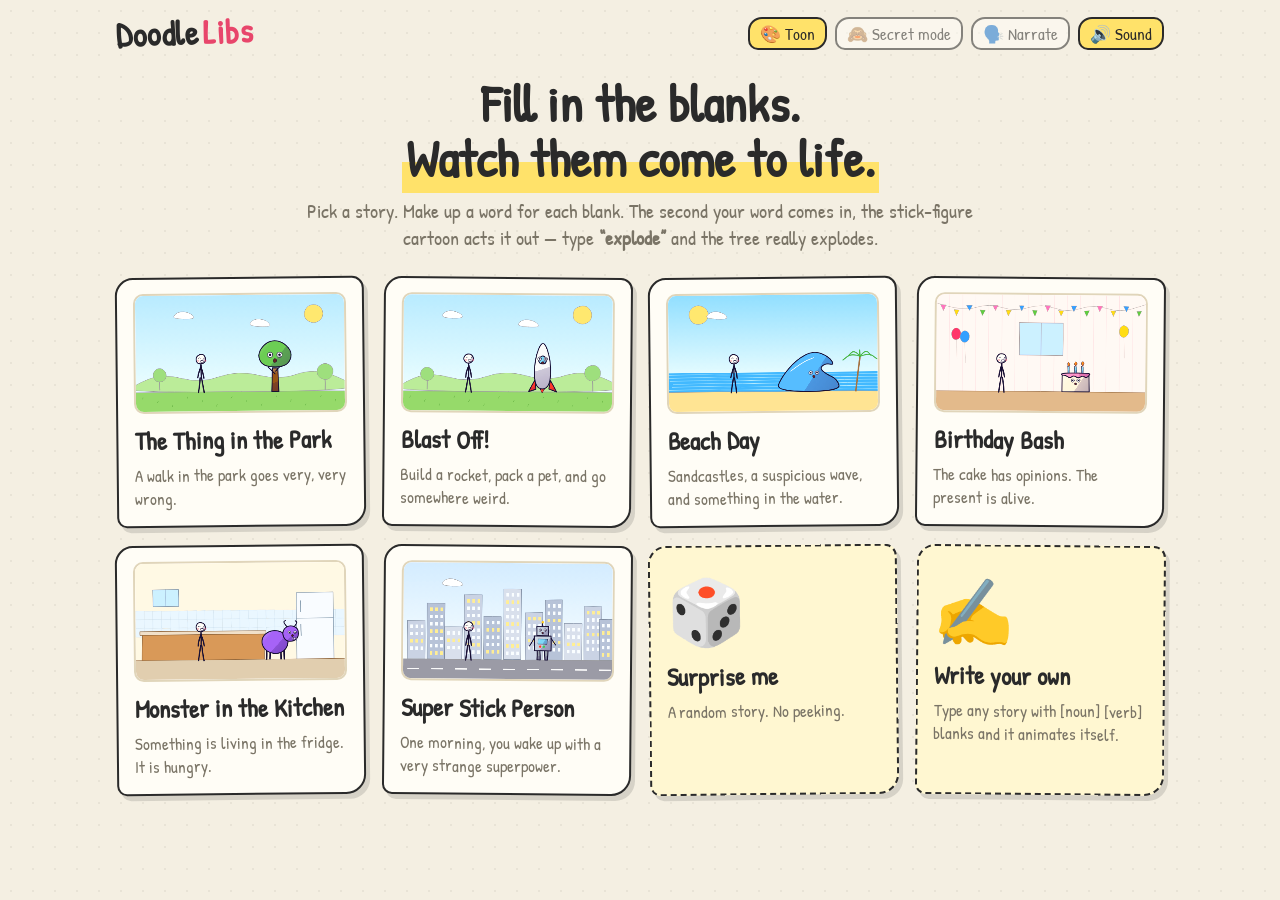
==== index.html @ a2625179 "Add bold Toon art style and GitHub Pages support - New default Toon style: thick ink, cel shading, b" ====
<!doctype html>
<html lang="en">
<head>
  <meta charset="utf-8">
  <meta name="viewport" content="width=device-width, initial-scale=1">
  <title>Doodle Libs</title>
  <meta name="description" content="Mad Libs that draw themselves: fill in the blanks and watch stick-figure cartoons act out your words.">
  <link rel="preconnect" href="https://fonts.googleapis.com">
  <link rel="preconnect" href="https://fonts.gstatic.com" crossorigin>
  <link href="https://fonts.googleapis.com/css2?family=Patrick+Hand&display=swap" rel="stylesheet">
  <link rel="stylesheet" href="css/style.css">
</head>
<body>
  <header class="top">
    <button class="logo" id="home" title="Back to stories">Doodle<span>Libs</span></button>
    <div class="toggles">
      <button id="tStyle" class="tog" aria-pressed="true" title="Switch between bold cartoon style and pencil doodle style">🎨 Toon</button>
      <button id="tSecret" class="tog" aria-pressed="false" title="Classic Mad Libs: hide the sentence until the word is in">🙈 Secret mode</button>
      <button id="tVoice" class="tog" aria-pressed="false" title="Read each sentence out loud">🗣️ Narrate</button>
      <button id="tSound" class="tog" aria-pressed="true" title="Sound effects">🔊 Sound</button>
    </div>
  </header>

  <main>
    <!-- story picker -->
    <section id="menu" class="view">
      <div class="hero">
        <h1>Fill in the blanks.<br><em>Watch them come to life.</em></h1>
        <p>Pick a story. Make up a word for each blank. The second your word comes in, the stick-figure cartoon acts it out —
          type <b>“explode”</b> and the tree really explodes.</p>
      </div>
      <div class="cards" id="cards"></div>
    </section>

    <!-- custom story editor -->
    <section id="editor" class="view" hidden>
      <div class="paper">
        <h2>Write your own Doodle Lib</h2>
        <p class="muted">Write a story and put blanks in square brackets. Every sentence becomes one scene.</p>
        <input id="cTitle" class="title-in" placeholder="Story title" value="My Story" maxlength="40">
        <textarea id="cText" rows="8" spellcheck="false"></textarea>
        <div class="chips" id="chips"></div>
        <details class="muted small">
          <summary>How does it know what to animate?</summary>
          <ul>
            <li><b>[name]</b> names the main stick person (a second [name] brings in a new person).</li>
            <li><b>[noun] [animal] [food] [plural noun]</b> make that thing appear.</li>
            <li><b>[verb]</b> makes the last thing mentioned do it. If the sentence says “everyone” or “together”, everybody does it.</li>
            <li><b>[adjective] [color]</b> right before a noun describes that noun; otherwise it changes the last thing mentioned.</li>
            <li><b>[place]</b> changes the scenery. <b>[sound]</b> pops up in a speech bubble or a big comic burst.</li>
            <li>Want to reuse a word? Name the blank, like <b>[animal:pet]</b>, then write <b>{pet}</b> later.</li>
          </ul>
        </details>
        <div class="row">
          <button class="btn ghost" id="cBack">← Back</button>
          <button class="btn" id="cGo">Play it ▶</button>
        </div>
        <p id="cErr" class="err" hidden></p>
      </div>
    </section>

    <!-- the cartoon -->
    <section id="play" class="view" hidden>
      <div class="stage-wrap">
        <canvas id="stage" aria-label="Cartoon stage"></canvas>
        <div class="title-tag" id="storyTitle"></div>
        <button class="ff" id="ff" title="Fast-forward the animation">⏩</button>
      </div>

      <div class="paper prompt" id="prompt">
        <div class="steps" id="steps"></div>
        <p class="sentence" id="sentence"></p>
        <form id="form" autocomplete="off">
          <label for="word" id="ask">Give me a VERB</label>
          <div class="inrow">
            <input id="word" maxlength="40" enterkeyhint="go" autocapitalize="off">
            <button type="button" class="btn ghost dice" id="dice" title="Surprise me">🎲</button>
            <button type="submit" class="btn" id="go">Go!</button>
          </div>
          <p class="hint" id="hint"></p>
        </form>
        <p class="watching" id="watching" hidden>✏️ drawing…</p>
      </div>

      <div class="paper end" id="end" hidden>
        <h2>The End!</h2>
        <div class="story-text" id="storyText"></div>
        <div class="row wrap">
          <button class="btn" id="replay">▶ Watch the whole cartoon</button>
          <button class="btn ghost" id="share">🔗 Copy share link</button>
          <button class="btn ghost" id="again">🔁 Same story, new words</button>
          <button class="btn ghost" id="newStory">📚 Pick another story</button>
        </div>
        <p class="toast" id="toast" hidden></p>
      </div>
    </section>
  </main>

  <script src="js/sketch.js"></script>
  <script src="js/things.js"></script>
  <script src="js/places.js"></script>
  <script src="js/sfx.js"></script>
  <script src="js/stage.js"></script>
  <script src="js/verbs.js"></script>
  <script src="js/lexicon.js"></script>
  <script src="js/director.js"></script>
  <script src="js/stories.js"></script>
  <script src="js/app.js"></script>
</body>
</html>
---- css/style.css ----
:root {
  --paper: #fffdf6;
  --bg: #f4efe2;
  --ink: #2a2a2a;
  --muted: #7a7466;
  --line: #d9d1bd;
  --accent: #e8466b;
  --accent2: #4c9be8;
  --marker: #ffe26a;
  --font: "Patrick Hand", "Comic Sans MS", "Chalkboard SE", cursive;
}
* { box-sizing: border-box; }
html, body { margin: 0; }
body {
  background: var(--bg);
  background-image: radial-gradient(rgba(0,0,0,.05) 1px, transparent 1px);
  background-size: 22px 22px;
  color: var(--ink);
  font-family: var(--font);
  font-size: 20px;
  line-height: 1.35;
  min-height: 100vh;
}
button { font-family: inherit; font-size: inherit; color: inherit; cursor: pointer; }
[hidden] { display: none !important; }

.top {
  display: flex; align-items: center; justify-content: space-between; gap: 12px;
  padding: 10px 16px; max-width: 1080px; margin: 0 auto; flex-wrap: wrap;
}
.logo { background: none; border: 0; font-size: 34px; font-weight: bold; padding: 0; letter-spacing: .5px; transform: rotate(-2deg); }
.logo span { color: var(--accent); margin-left: 4px; }
.toggles { display: flex; gap: 8px; flex-wrap: wrap; }
.tog {
  background: var(--paper); border: 2px solid var(--ink); border-radius: 14px 10px 14px 10px; padding: 3px 10px; font-size: 17px;
  opacity: .55; transition: opacity .15s, transform .15s;
}
.tog[aria-pressed="true"] { opacity: 1; background: var(--marker); }
.tog:hover { transform: rotate(-1deg); }

main { max-width: 1080px; margin: 0 auto; padding: 0 16px 40px; }

.hero { text-align: center; margin: 10px auto 26px; max-width: 720px; }
.hero h1 { font-size: clamp(32px, 6vw, 52px); line-height: 1.05; margin: 8px 0 12px; }
.hero h1 em { font-style: normal; background: linear-gradient(transparent 55%, var(--marker) 55%); padding: 0 4px; }
.hero p { color: var(--muted); margin: 0; }

.cards { display: grid; grid-template-columns: repeat(auto-fill, minmax(230px, 1fr)); gap: 18px; }
.card {
  background: var(--paper); border: 2.5px solid var(--ink); border-radius: 18px 12px 20px 10px;
  padding: 14px 16px 16px; text-align: left; box-shadow: 4px 5px 0 rgba(0,0,0,.12);
  transition: transform .15s, box-shadow .15s; display: flex; flex-direction: column; gap: 6px;
}
.card:nth-child(odd) { transform: rotate(-.6deg); }
.card:nth-child(even) { transform: rotate(.5deg); }
.card:hover { transform: rotate(0) translateY(-3px); box-shadow: 6px 8px 0 rgba(0,0,0,.14); }
.card canvas { width: 100%; aspect-ratio: 16/9; border-radius: 10px; border: 2px solid var(--line); background: #fff; }
.card h3 { margin: 4px 0 0; font-size: 25px; }
.card p { margin: 0; color: var(--muted); font-size: 17px; }
.card.special { background: #fff7d1; border-style: dashed; }
.card .big { font-size: 64px; line-height: 1; text-align: center; padding: 18px 0 6px; }

.paper {
  background: var(--paper); border: 2.5px solid var(--ink); border-radius: 18px 14px 20px 12px;
  padding: 18px 20px; box-shadow: 4px 5px 0 rgba(0,0,0,.1);
}
.paper h2 { margin: 0 0 6px; font-size: 30px; }
.muted { color: var(--muted); }
.small { font-size: 17px; }
.row { display: flex; gap: 10px; margin-top: 14px; justify-content: space-between; }
.row.wrap { flex-wrap: wrap; justify-content: flex-start; }

.btn {
  background: var(--accent); color: #fff; border: 2.5px solid var(--ink); border-radius: 14px 10px 14px 10px;
  padding: 6px 18px; font-size: 21px; box-shadow: 2px 3px 0 var(--ink); transition: transform .08s, box-shadow .08s;
}
.btn:active { transform: translate(2px, 3px); box-shadow: 0 0 0 var(--ink); }
.btn.ghost { background: var(--paper); color: var(--ink); }
.btn:disabled { opacity: .5; cursor: default; }

/* stage */
.stage-wrap { position: relative; border: 3px solid var(--ink); border-radius: 16px; overflow: hidden; background: #fff; box-shadow: 5px 6px 0 rgba(0,0,0,.12); }
#stage { display: block; width: 100%; aspect-ratio: 16/9; }
.title-tag { position: absolute; left: 10px; top: 8px; background: rgba(255,253,246,.9); border: 2px solid var(--ink); border-radius: 10px; padding: 0 10px; font-size: 17px; }
.ff { position: absolute; right: 10px; top: 8px; background: rgba(255,253,246,.9); border: 2px solid var(--ink); border-radius: 10px; padding: 0 8px; font-size: 18px; opacity: .7; }
.ff[aria-pressed="true"] { background: var(--marker); opacity: 1; }

.prompt, .end { margin-top: 16px; }
.steps { display: flex; gap: 6px; margin-bottom: 8px; flex-wrap: wrap; }
.steps i { width: 14px; height: 14px; border-radius: 50%; border: 2px solid var(--ink); display: inline-block; }
.steps i.done { background: var(--accent2); }
.steps i.now { background: var(--marker); transform: scale(1.25); }
.sentence { font-size: clamp(22px, 3.2vw, 30px); margin: 0 0 12px; line-height: 1.4; min-height: 1.4em; }
.sentence .w { background: linear-gradient(transparent 50%, var(--marker) 50%); padding: 0 3px; font-weight: bold; animation: pop .35s ease-out; }
.sentence .blank { display: inline-block; min-width: 110px; border-bottom: 3px solid var(--ink); text-align: center; color: var(--muted); font-size: .7em; padding: 0 6px; vertical-align: baseline; }
.sentence .blank.now { border-color: var(--accent); color: var(--accent); animation: wiggle 1.1s ease-in-out infinite; }
.sentence .hide { filter: blur(6px); user-select: none; }
@keyframes pop { from { transform: scale(1.4); display: inline-block; } to { transform: scale(1); } }
@keyframes wiggle { 0%,100% { transform: rotate(-1.5deg); } 50% { transform: rotate(1.5deg); } }

#form label { font-size: 26px; font-weight: bold; display: block; margin-bottom: 4px; }
#form label b { color: var(--accent); }
.inrow { display: flex; gap: 8px; }
#word {
  flex: 1; min-width: 0; font-family: inherit; font-size: 26px; padding: 6px 12px; border: 2.5px solid var(--ink);
  border-radius: 12px 8px 12px 8px; background: #fff; outline: none;
}
#word:focus { box-shadow: 0 0 0 4px rgba(232,70,107,.25); }
.dice { padding: 6px 12px; }
.hint { color: var(--muted); margin: 6px 0 0; font-size: 17px; }
.watching { margin: 6px 0 0; color: var(--muted); animation: wiggle 1s infinite; display: inline-block; }

.story-text { font-size: 23px; line-height: 1.55; }
.story-text p { margin: 0 0 6px; }
.story-text .w { background: linear-gradient(transparent 50%, var(--marker) 50%); padding: 0 3px; font-weight: bold; }
.toast { color: #2b8a3e; margin: 8px 0 0; }
.err { color: var(--accent); }

/* editor */
.title-in, #cText {
  width: 100%; font-family: inherit; font-size: 22px; padding: 8px 12px; border: 2.5px solid var(--ink); border-radius: 12px; background: #fff; margin-top: 8px;
}
#cText { font-size: 21px; line-height: 1.5; resize: vertical; }
.chips { display: flex; flex-wrap: wrap; gap: 6px; margin: 10px 0; }
.chips button { background: #fff7d1; border: 2px solid var(--ink); border-radius: 10px; padding: 0 10px; font-size: 18px; }
details ul { margin: 6px 0; padding-left: 20px; }
details li { margin-bottom: 3px; }

@media (max-width: 600px) {
  body { font-size: 18px; }
  .logo { font-size: 28px; }
  .tog { font-size: 15px; padding: 2px 8px; }
  .paper { padding: 14px; }
  #word { font-size: 22px; }
  .btn { font-size: 19px; padding: 6px 12px; }
  .row { flex-wrap: wrap; }
}
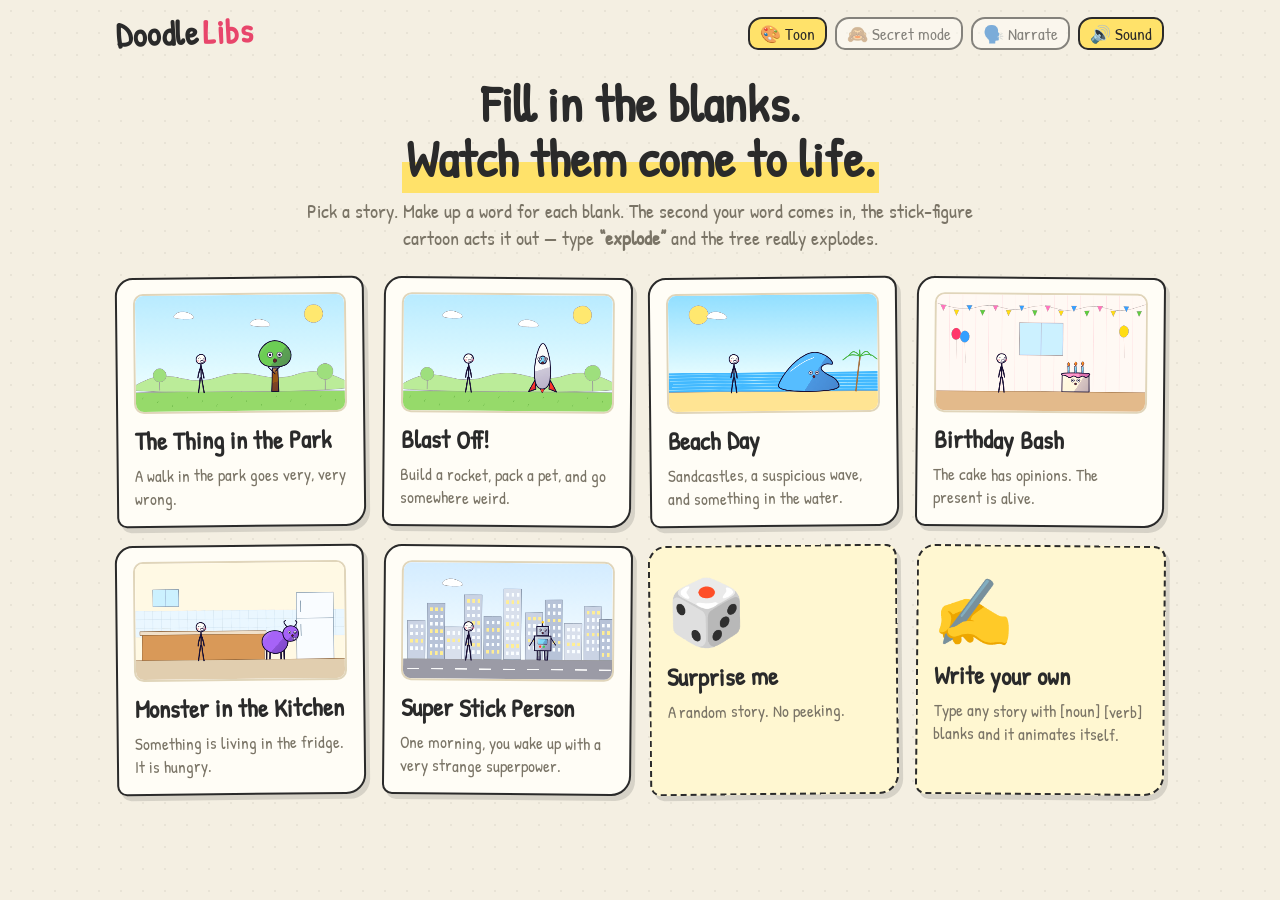
==== commit 21088ceb: "Fit the play screen in one window, add video and picture downloads - While playing, the cartoon and " ====
--- a/index.html
+++ b/index.html
@@ -14,10 +14,10 @@
   <header class="top">
     <button class="logo" id="home" title="Back to stories">Doodle<span>Libs</span></button>
     <div class="toggles">
-      <button id="tStyle" class="tog" aria-pressed="true" title="Switch between bold cartoon style and pencil doodle style">🎨 Toon</button>
-      <button id="tSecret" class="tog" aria-pressed="false" title="Classic Mad Libs: hide the sentence until the word is in">🙈 Secret mode</button>
-      <button id="tVoice" class="tog" aria-pressed="false" title="Read each sentence out loud">🗣️ Narrate</button>
-      <button id="tSound" class="tog" aria-pressed="true" title="Sound effects">🔊 Sound</button>
+      <button id="tStyle" class="tog" aria-pressed="true" title="Switch between bold cartoon style and pencil doodle style">🎨<span> Toon</span></button>
+      <button id="tSecret" class="tog" aria-pressed="false" title="Classic Mad Libs: hide the sentence until the word is in">🙈<span> Secret mode</span></button>
+      <button id="tVoice" class="tog" aria-pressed="false" title="Read each sentence out loud">🗣️<span> Narrate</span></button>
+      <button id="tSound" class="tog" aria-pressed="true" title="Sound effects">🔊<span> Sound</span></button>
     </div>
   </header>
 
@@ -61,10 +61,13 @@
 
     <!-- the cartoon -->
     <section id="play" class="view" hidden>
-      <div class="stage-wrap">
-        <canvas id="stage" aria-label="Cartoon stage"></canvas>
-        <div class="title-tag" id="storyTitle"></div>
-        <button class="ff" id="ff" title="Fast-forward the animation">⏩</button>
+      <div class="stage-box">
+        <div class="stage-wrap">
+          <canvas id="stage" aria-label="Cartoon stage"></canvas>
+          <div class="title-tag" id="storyTitle"></div>
+          <button class="ff" id="ff" title="Fast-forward the animation">⏩</button>
+          <div class="rec" id="recBadge" hidden>● REC</div>
+        </div>
       </div>
 
       <div class="paper prompt" id="prompt">
@@ -87,6 +90,8 @@
         <div class="story-text" id="storyText"></div>
         <div class="row wrap">
           <button class="btn" id="replay">▶ Watch the whole cartoon</button>
+          <button class="btn ghost" id="video">🎬 Download video</button>
+          <button class="btn ghost" id="snap">📸 Save picture</button>
           <button class="btn ghost" id="share">🔗 Copy share link</button>
           <button class="btn ghost" id="again">🔁 Same story, new words</button>
           <button class="btn ghost" id="newStory">📚 Pick another story</button>
--- a/css/style.css
+++ b/css/style.css
@@ -78,19 +78,30 @@
 .btn.ghost { background: var(--paper); color: var(--ink); }
 .btn:disabled { opacity: .5; cursor: default; }
 
-/* stage */
-.stage-wrap { position: relative; border: 3px solid var(--ink); border-radius: 16px; overflow: hidden; background: #fff; box-shadow: 5px 6px 0 rgba(0,0,0,.12); }
-#stage { display: block; width: 100%; aspect-ratio: 16/9; }
+/* stage — while playing, the whole page fits the window: cartoon on top, card below */
+body.playing { height: 100vh; height: 100dvh; overflow: hidden; display: flex; flex-direction: column; }
+body.playing .top { padding-top: 6px; padding-bottom: 6px; width: 100%; }
+body.playing main { flex: 1; min-height: 0; width: 100%; display: flex; flex-direction: column; padding-bottom: 12px; }
+#play { flex: 1; min-height: 0; display: flex; flex-direction: column; gap: 12px; }
+.stage-box { flex: 0 1 calc((min(100vw, 1080px) - 32px) * 9 / 16 + 6px); min-height: 140px; container-type: size; display: flex; align-items: center; justify-content: center; }
+.stage-wrap {
+  position: relative; width: min(100cqw, calc(100cqh * 16 / 9)); aspect-ratio: 16 / 9;
+  border: 3px solid var(--ink); border-radius: 16px; overflow: hidden; background: #fff; box-shadow: 5px 6px 0 rgba(0,0,0,.12);
+}
+#stage { display: block; width: 100%; height: 100%; }
+.rec { position: absolute; right: 54px; top: 8px; background: #e8463b; color: #fff; border-radius: 10px; padding: 0 10px; font-size: 17px; animation: blink 1s steps(2) infinite; }
+@keyframes blink { 50% { opacity: .4; } }
 .title-tag { position: absolute; left: 10px; top: 8px; background: rgba(255,253,246,.9); border: 2px solid var(--ink); border-radius: 10px; padding: 0 10px; font-size: 17px; }
 .ff { position: absolute; right: 10px; top: 8px; background: rgba(255,253,246,.9); border: 2px solid var(--ink); border-radius: 10px; padding: 0 8px; font-size: 18px; opacity: .7; }
 .ff[aria-pressed="true"] { background: var(--marker); opacity: 1; }
 
-.prompt, .end { margin-top: 16px; }
+.prompt, .end { flex: 0 0 auto; max-height: 52%; overflow-y: auto; padding-top: 12px; padding-bottom: 12px; }
+.end h2 { font-size: 26px; }
 .steps { display: flex; gap: 6px; margin-bottom: 8px; flex-wrap: wrap; }
 .steps i { width: 14px; height: 14px; border-radius: 50%; border: 2px solid var(--ink); display: inline-block; }
 .steps i.done { background: var(--accent2); }
 .steps i.now { background: var(--marker); transform: scale(1.25); }
-.sentence { font-size: clamp(22px, 3.2vw, 30px); margin: 0 0 12px; line-height: 1.4; min-height: 1.4em; }
+.sentence { font-size: clamp(20px, 2.6vw, 28px); margin: 0 0 8px; line-height: 1.4; min-height: 1.4em; }
 .sentence .w { background: linear-gradient(transparent 50%, var(--marker) 50%); padding: 0 3px; font-weight: bold; animation: pop .35s ease-out; }
 .sentence .blank { display: inline-block; min-width: 110px; border-bottom: 3px solid var(--ink); text-align: center; color: var(--muted); font-size: .7em; padding: 0 6px; vertical-align: baseline; }
 .sentence .blank.now { border-color: var(--accent); color: var(--accent); animation: wiggle 1.1s ease-in-out infinite; }
@@ -98,7 +109,7 @@
 @keyframes pop { from { transform: scale(1.4); display: inline-block; } to { transform: scale(1); } }
 @keyframes wiggle { 0%,100% { transform: rotate(-1.5deg); } 50% { transform: rotate(1.5deg); } }
 
-#form label { font-size: 26px; font-weight: bold; display: block; margin-bottom: 4px; }
+#form label { font-size: 23px; font-weight: bold; display: block; margin-bottom: 4px; }
 #form label b { color: var(--accent); }
 .inrow { display: flex; gap: 8px; }
 #word {
@@ -110,7 +121,7 @@
 .hint { color: var(--muted); margin: 6px 0 0; font-size: 17px; }
 .watching { margin: 6px 0 0; color: var(--muted); animation: wiggle 1s infinite; display: inline-block; }
 
-.story-text { font-size: 23px; line-height: 1.55; }
+.story-text { font-size: 20px; line-height: 1.45; }
 .story-text p { margin: 0 0 6px; }
 .story-text .w { background: linear-gradient(transparent 50%, var(--marker) 50%); padding: 0 3px; font-weight: bold; }
 .toast { color: #2b8a3e; margin: 8px 0 0; }
@@ -126,7 +137,18 @@
 details ul { margin: 6px 0; padding-left: 20px; }
 details li { margin-bottom: 3px; }
 
+@media (max-height: 720px) {
+  .sentence { font-size: 20px; }
+  #form label { font-size: 20px; }
+  #word { font-size: 20px; padding: 4px 10px; }
+  .hint { display: none; }
+  .steps { margin-bottom: 4px; }
+  .steps i { width: 11px; height: 11px; }
+  .row { margin-top: 8px; }
+}
 @media (max-width: 600px) {
+  body.playing .tog span { display: none; }
+  body.playing .top { flex-wrap: nowrap; }
   body { font-size: 18px; }
   .logo { font-size: 28px; }
   .tog { font-size: 15px; padding: 2px 8px; }
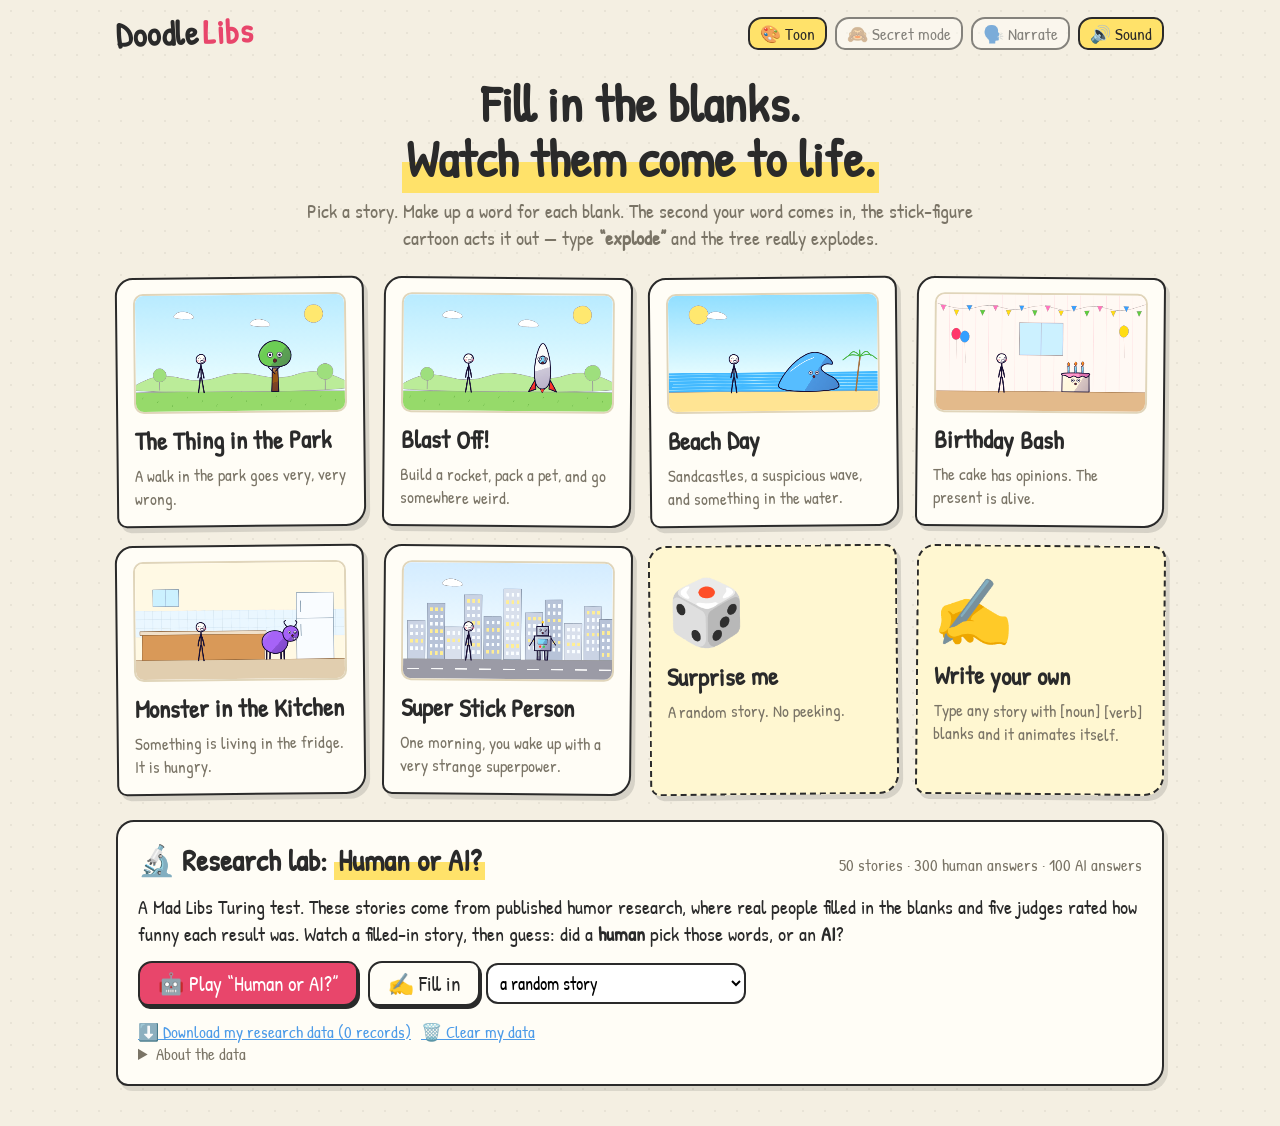
==== commit 0c931347: "Add Research lab: a Human-or-AI Mad Libs Turing test on Fun Libs data - Load the YodaLib / Fun Libs " ====
--- a/index.html
+++ b/index.html
@@ -30,6 +30,36 @@
           type <b>“explode”</b> and the tree really explodes.</p>
       </div>
       <div class="cards" id="cards"></div>
+
+      <section class="paper lab" id="lab">
+        <div class="lab-head">
+          <h2>🔬 Research lab: <em>Human or AI?</em></h2>
+          <span class="muted small" id="labMeta"></span>
+        </div>
+        <p>A Mad Libs Turing test. These stories come from published humor research, where real people filled in the blanks
+          and five judges rated how funny each result was. Watch a filled-in story, then guess: did a <b>human</b> pick those words,
+          or an <b>AI</b>?</p>
+        <div class="row wrap">
+          <button class="btn" id="labGuess">🤖 Play “Human or AI?”</button>
+          <span class="pickrow">
+            <button class="btn ghost" id="labPlay">✍️ Fill in</button>
+            <select id="labPick" aria-label="Research story to fill in"></select>
+          </span>
+        </div>
+        <p class="small"><span id="labScore"></span></p>
+        <div class="row wrap small">
+          <button class="linkbtn" id="labExport">⬇️ Download my research data (<span id="labCount">0</span> records)</button>
+          <button class="linkbtn" id="labClear">🗑️ Clear my data</button>
+        </div>
+        <details class="muted small">
+          <summary>About the data</summary>
+          <p>Stories and human answers come from the <b>YodaLib</b> release (Garimella, Banea, Hossain &amp; Mihalcea, COLING 2020), which reuses the
+            <b>Fun Libs</b> stories of Hossain, Krumm, Vanderwende, Horvitz &amp; Kautz (EMNLP 2017). Each story has six human answers
+            (three from US players, three from India), each rated 0–3 for funniness by five judges.
+            AI answers are in <code>data/ai_fills.json</code>; add more models with <code>tools/generate_ai_fills.py</code>.
+            Your guesses and answers stay in this browser until you download them.</p>
+        </details>
+      </section>
     </section>
 
     <!-- custom story editor -->
@@ -85,9 +115,35 @@
         <p class="watching" id="watching" hidden>✏️ drawing…</p>
       </div>
 
+      <div class="paper guess" id="guess" hidden>
+        <div class="lab-head">
+          <span class="badge" id="gRound">Round 1</span>
+          <button class="linkbtn small" id="gQuit">✕ Quit</button>
+        </div>
+        <h2 id="gTitle"></h2>
+        <div class="story-text" id="gText"></div>
+        <div id="gButtons">
+          <div class="funny" id="gFunny"><span class="muted small">How funny is it? <i>(optional)</i></span>
+            <button data-v="0" aria-pressed="false" title="Not funny">😐</button><button data-v="1" aria-pressed="false" title="A little">🙂</button><button data-v="2" aria-pressed="false" title="Funny">😄</button><button data-v="3" aria-pressed="false" title="Very funny">🤣</button>
+          </div>
+          <p class="ask-who">Who filled in the blanks?</p>
+          <div class="row wrap">
+            <button class="btn" id="gHuman">🧑 A human</button>
+            <button class="btn blue" id="gAI">🤖 An AI</button>
+          </div>
+        </div>
+        <div id="gResult" hidden></div>
+        <div class="row wrap">
+          <button class="btn" id="gNext" hidden>Next story ▶</button>
+          <button class="btn ghost" id="gOrig" hidden>📖 Show the original words</button>
+          <button class="btn ghost" id="gReplay" hidden>↻ Watch again</button>
+        </div>
+      </div>
+
       <div class="paper end" id="end" hidden>
         <h2>The End!</h2>
         <div class="story-text" id="storyText"></div>
+        <div class="compare" id="compare"></div>
         <div class="row wrap">
           <button class="btn" id="replay">▶ Watch the whole cartoon</button>
           <button class="btn ghost" id="video">🎬 Download video</button>
@@ -111,5 +167,8 @@
   <script src="js/director.js"></script>
   <script src="js/stories.js"></script>
   <script src="js/app.js"></script>
+  <script src="data/funlibs.js"></script>
+  <script src="data/ai_fills.js"></script>
+  <script src="js/research.js"></script>
 </body>
 </html>
--- a/css/style.css
+++ b/css/style.css
@@ -157,3 +157,32 @@
   .btn { font-size: 19px; padding: 6px 12px; }
   .row { flex-wrap: wrap; }
 }
+
+/* research lab */
+.lab { margin-top: 26px; }
+.lab-head { display: flex; justify-content: space-between; align-items: baseline; gap: 10px; flex-wrap: wrap; }
+.lab h2 em { font-style: normal; background: linear-gradient(transparent 55%, var(--marker) 55%); padding: 0 4px; }
+.lab p { margin: 6px 0; }
+.pickrow { display: inline-flex; gap: 6px; align-items: center; }
+#labPick { font-family: inherit; font-size: 18px; padding: 5px 8px; border: 2.5px solid var(--ink); border-radius: 12px; background: #fff; max-width: 260px; }
+.linkbtn { background: none; border: 0; padding: 0; color: var(--accent2); text-decoration: underline; font-size: inherit; }
+.btn.blue { background: var(--accent2); }
+.badge { background: var(--marker); border: 2px solid var(--ink); border-radius: 10px; padding: 0 10px; font-size: 17px; }
+.guess, .end { flex: 0 1 auto; min-height: 0; overflow-y: auto; padding-top: 12px; padding-bottom: 12px; }
+.guess { max-height: 58%; }
+.guess h2 { font-size: 24px; margin: 6px 0 2px; }
+.guess .story-text { font-size: 19px; line-height: 1.45; }
+.story-text p { margin: 0 0 4px; }
+.story-text .w.orig { background: linear-gradient(transparent 50%, #bfe3ff 50%); }
+.funny { display: flex; gap: 6px; align-items: center; flex-wrap: wrap; margin-top: 8px; }
+.funny button { background: var(--paper); border: 2px solid var(--ink); border-radius: 10px; font-size: 20px; padding: 0 6px; opacity: .6; }
+.funny button[aria-pressed="true"] { background: var(--marker); opacity: 1; transform: scale(1.1); }
+.ask-who { font-size: 22px; font-weight: bold; margin: 8px 0 0; }
+.verdict { font-size: 26px; font-weight: bold; margin: 8px 0 2px; }
+.verdict.ok { color: #2b8a3e; }
+.verdict.no { color: var(--accent); }
+.compare h3 { margin: 14px 0 6px; font-size: 22px; }
+.tbl { overflow-x: auto; }
+.compare table { border-collapse: collapse; font-size: 17px; width: 100%; }
+.compare th, .compare td { border-bottom: 1.5px solid var(--line); padding: 3px 8px; text-align: left; white-space: nowrap; }
+.compare th { font-size: 15px; color: var(--muted); }
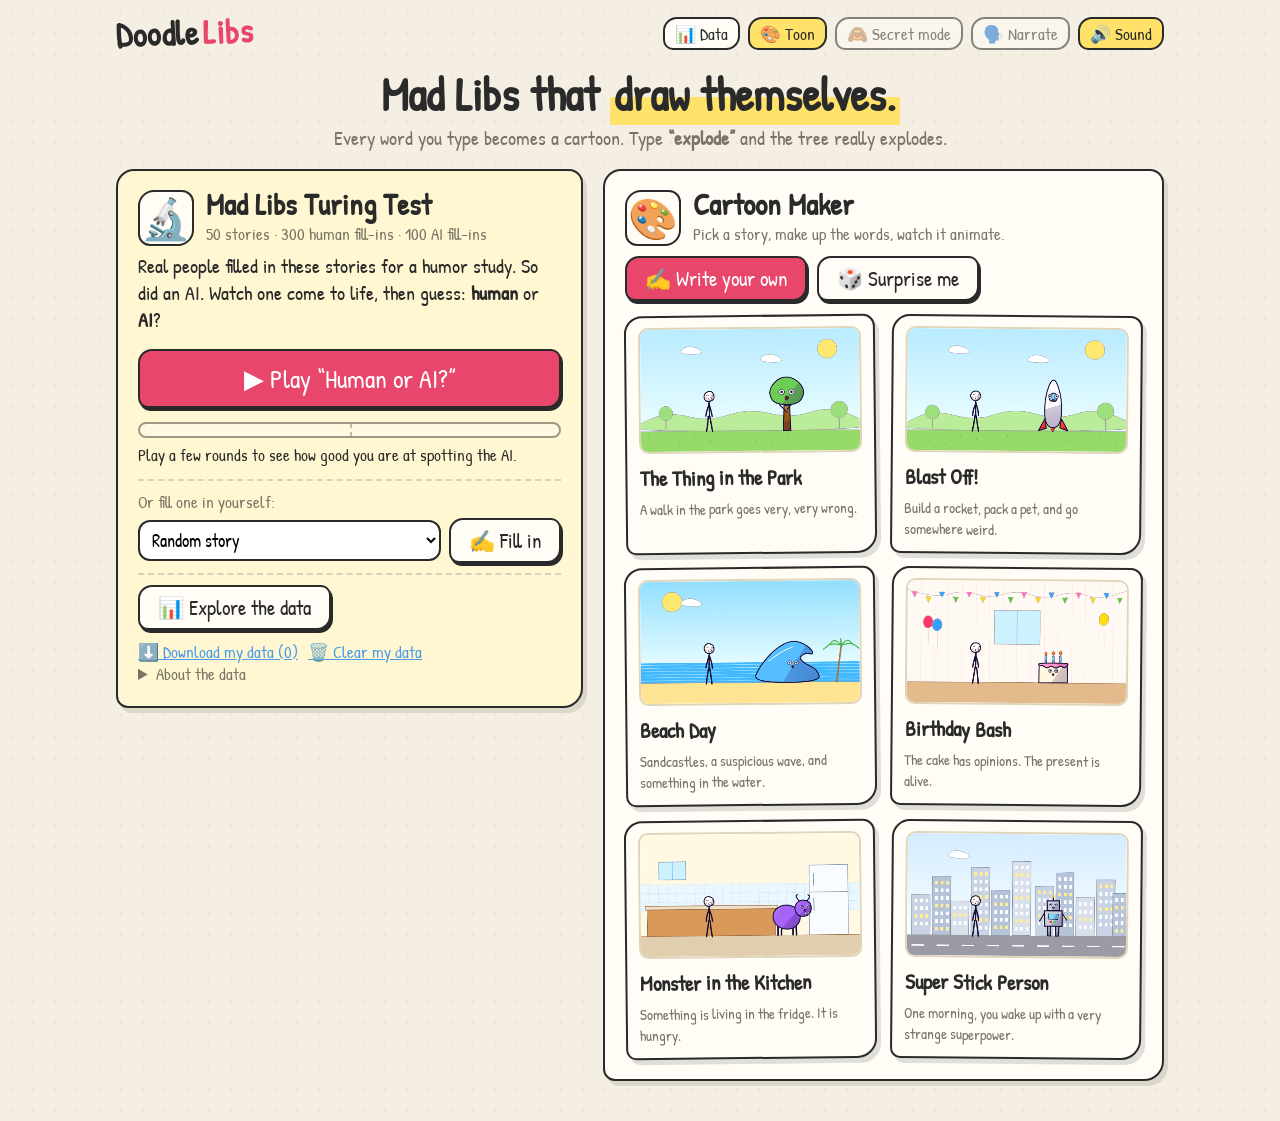
==== commit 77056292: "Two-panel home page and a Data page with charts - Home is now two panels: Mad Libs Turing Test (play" ====
--- a/index.html
+++ b/index.html
@@ -14,6 +14,7 @@
   <header class="top">
     <button class="logo" id="home" title="Back to stories">Doodle<span>Libs</span></button>
     <div class="toggles">
+      <button id="navData" class="tog nav" title="Charts comparing human and AI answers">📊<span> Data</span></button>
       <button id="tStyle" class="tog" aria-pressed="true" title="Switch between bold cartoon style and pencil doodle style">🎨<span> Toon</span></button>
       <button id="tSecret" class="tog" aria-pressed="false" title="Classic Mad Libs: hide the sentence until the word is in">🙈<span> Secret mode</span></button>
       <button id="tVoice" class="tog" aria-pressed="false" title="Read each sentence out loud">🗣️<span> Narrate</span></button>
@@ -22,44 +23,81 @@
   </header>
 
   <main>
-    <!-- story picker -->
+    <!-- home: two panels -->
     <section id="menu" class="view">
       <div class="hero">
-        <h1>Fill in the blanks.<br><em>Watch them come to life.</em></h1>
-        <p>Pick a story. Make up a word for each blank. The second your word comes in, the stick-figure cartoon acts it out —
-          type <b>“explode”</b> and the tree really explodes.</p>
-      </div>
-      <div class="cards" id="cards"></div>
-
-      <section class="paper lab" id="lab">
-        <div class="lab-head">
-          <h2>🔬 Research lab: <em>Human or AI?</em></h2>
-          <span class="muted small" id="labMeta"></span>
-        </div>
-        <p>A Mad Libs Turing test. These stories come from published humor research, where real people filled in the blanks
-          and five judges rated how funny each result was. Watch a filled-in story, then guess: did a <b>human</b> pick those words,
-          or an <b>AI</b>?</p>
-        <div class="row wrap">
-          <button class="btn" id="labGuess">🤖 Play “Human or AI?”</button>
-          <span class="pickrow">
-            <button class="btn ghost" id="labPlay">✍️ Fill in</button>
-            <select id="labPick" aria-label="Research story to fill in"></select>
-          </span>
-        </div>
-        <p class="small"><span id="labScore"></span></p>
-        <div class="row wrap small">
-          <button class="linkbtn" id="labExport">⬇️ Download my research data (<span id="labCount">0</span> records)</button>
-          <button class="linkbtn" id="labClear">🗑️ Clear my data</button>
-        </div>
-        <details class="muted small">
-          <summary>About the data</summary>
-          <p>Stories and human answers come from the <b>YodaLib</b> release (Garimella, Banea, Hossain &amp; Mihalcea, COLING 2020), which reuses the
-            <b>Fun Libs</b> stories of Hossain, Krumm, Vanderwende, Horvitz &amp; Kautz (EMNLP 2017). Each story has six human answers
-            (three from US players, three from India), each rated 0–3 for funniness by five judges.
-            AI answers are in <code>data/ai_fills.json</code>; add more models with <code>tools/generate_ai_fills.py</code>.
-            Your guesses and answers stay in this browser until you download them.</p>
-        </details>
-      </section>
+        <h1>Mad Libs that <em>draw themselves.</em></h1>
+        <p>Every word you type becomes a cartoon. Type <b>“explode”</b> and the tree really explodes.</p>
+      </div>
+
+      <div class="split">
+        <!-- left: research game -->
+        <section class="panel paper lab" id="lab">
+          <div class="panel-head">
+            <span class="panel-icon">🔬</span>
+            <div><h2>Mad Libs Turing Test</h2><p class="muted small" id="labMeta"></p></div>
+          </div>
+          <p>Real people filled in these stories for a humor study. So did an AI. Watch one come to life, then guess:
+            <b>human</b> or <b>AI</b>?</p>
+          <button class="btn big-btn" id="labGuess">▶ Play “Human or AI?”</button>
+
+          <div class="scorebox" id="scorebox">
+            <div class="meter"><div class="meter-fill" id="meterFill"></div><div class="meter-chance" title="Guessing at random gets 50%"></div></div>
+            <p class="small" id="labScore">Play a few rounds to see how good you are at spotting the AI.</p>
+          </div>
+
+          <div class="subrow">
+            <span class="muted small">Or fill one in yourself:</span>
+            <span class="pickrow">
+              <select id="labPick" aria-label="Research story to fill in"></select>
+              <button class="btn ghost" id="labPlay">✍️ Fill in</button>
+            </span>
+          </div>
+
+          <div class="row wrap">
+            <button class="btn ghost" id="openData">📊 Explore the data</button>
+          </div>
+          <div class="row wrap small">
+            <button class="linkbtn" id="labExport">⬇️ Download my data (<span id="labCount">0</span>)</button>
+            <button class="linkbtn" id="labClear">🗑️ Clear my data</button>
+          </div>
+          <details class="muted small">
+            <summary>About the data</summary>
+            <p>Stories and human answers come from the <b>YodaLib</b> release (Garimella, Banea, Hossain &amp; Mihalcea, COLING 2020), which reuses the
+              <b>Fun Libs</b> stories of Hossain, Krumm, Vanderwende, Horvitz &amp; Kautz (EMNLP 2017). Each story has six human answers
+              (three from US players, three from India), each rated 0–3 for funniness by five judges.
+              AI answers are in <code>data/ai_fills.json</code>; add more models with <code>tools/generate_ai_fills.py</code>.
+              Your guesses and answers stay in this browser until you download them.</p>
+          </details>
+        </section>
+
+        <!-- right: cartoon maker -->
+        <section class="panel paper maker">
+          <div class="panel-head">
+            <span class="panel-icon">🎨</span>
+            <div><h2>Cartoon Maker</h2><p class="muted small">Pick a story, make up the words, watch it animate.</p></div>
+          </div>
+          <div class="row wrap maker-actions">
+            <button class="btn" id="mkWrite">✍️ Write your own</button>
+            <button class="btn ghost" id="mkRandom">🎲 Surprise me</button>
+          </div>
+          <div class="cards" id="cards"></div>
+        </section>
+      </div>
+    </section>
+
+    <!-- data -->
+    <section id="data" class="view" hidden>
+      <div class="data-head">
+        <div>
+          <h2>📊 The data</h2>
+          <p class="muted">How do humans and AI fill in the same blanks? Hover any bar for details.</p>
+        </div>
+        <button class="btn ghost" id="dataBack">← Back</button>
+      </div>
+      <div class="tiles" id="tiles"></div>
+      <div class="charts" id="charts"></div>
+      <p class="muted small" id="dataNote"></p>
     </section>
 
     <!-- custom story editor -->
@@ -122,6 +160,7 @@
         </div>
         <h2 id="gTitle"></h2>
         <div class="story-text" id="gText"></div>
+        <div class="gbar">
         <div id="gButtons">
           <div class="funny" id="gFunny"><span class="muted small">How funny is it? <i>(optional)</i></span>
             <button data-v="0" aria-pressed="false" title="Not funny">😐</button><button data-v="1" aria-pressed="false" title="A little">🙂</button><button data-v="2" aria-pressed="false" title="Funny">😄</button><button data-v="3" aria-pressed="false" title="Very funny">🤣</button>
@@ -137,6 +176,7 @@
           <button class="btn" id="gNext" hidden>Next story ▶</button>
           <button class="btn ghost" id="gOrig" hidden>📖 Show the original words</button>
           <button class="btn ghost" id="gReplay" hidden>↻ Watch again</button>
+        </div>
         </div>
       </div>
 
@@ -170,5 +210,6 @@
   <script src="data/funlibs.js"></script>
   <script src="data/ai_fills.js"></script>
   <script src="js/research.js"></script>
+  <script src="js/charts.js"></script>
 </body>
 </html>
--- a/css/style.css
+++ b/css/style.css
@@ -186,3 +186,83 @@
 .compare table { border-collapse: collapse; font-size: 17px; width: 100%; }
 .compare th, .compare td { border-bottom: 1.5px solid var(--line); padding: 3px 8px; text-align: left; white-space: nowrap; }
 .compare th { font-size: 15px; color: var(--muted); }
+
+/* guess buttons stay pinned to the bottom of the story box */
+.gbar {
+  position: sticky; bottom: -12px; z-index: 2;
+  background: var(--paper); border-top: 2px dashed var(--line);
+  margin: 8px -20px -12px; padding: 6px 20px 12px;
+}
+.gbar .funny { margin-top: 0; }
+.gbar .ask-who { margin-top: 4px; font-size: 20px; }
+.gbar .row { margin-top: 6px; }
+#gResult p { margin: 2px 0; }
+#gResult .verdict { margin-top: 0; font-size: 22px; }
+@media (max-width: 600px) { .gbar { margin-left: -14px; margin-right: -14px; padding-left: 14px; padding-right: 14px; } }
+#gButtons { display: flex; flex-wrap: wrap; align-items: center; gap: 4px 16px; }
+#gButtons .ask-who { margin: 0; }
+#gButtons .row { margin: 0; }
+
+/* ---------------- home: two panels ---------------- */
+.hero { margin: 4px auto 18px; }
+.hero h1 { font-size: clamp(30px, 5vw, 46px); margin: 4px 0 6px; }
+.split { display: grid; grid-template-columns: minmax(0, 5fr) minmax(0, 6fr); gap: 20px; align-items: start; }
+@media (max-width: 860px) { .split { grid-template-columns: minmax(0, 1fr); } }
+.panel { padding: 18px 20px 20px; }
+.panel.lab { margin-top: 0; background: #fff7d1; }
+.panel-head { display: flex; gap: 12px; align-items: center; margin-bottom: 6px; }
+.panel-head h2 { margin: 0; font-size: 30px; line-height: 1.05; }
+.panel-head p { margin: 2px 0 0; }
+.panel-icon { font-size: 40px; line-height: 1; width: 56px; height: 56px; display: grid; place-items: center; border: 2.5px solid var(--ink); border-radius: 16px 12px 16px 12px; background: var(--paper); flex: none; }
+.big-btn { width: 100%; font-size: 26px; padding: 10px 18px; margin: 10px 0 4px; }
+.scorebox { margin: 10px 0 12px; }
+.meter { position: relative; height: 16px; border: 2.5px solid var(--ink); border-radius: 10px; background: var(--paper); overflow: hidden; }
+.meter-fill { position: absolute; inset: 0 auto 0 0; width: 0; background: var(--accent2); transition: width .6s ease; }
+.meter-chance { position: absolute; top: -2px; bottom: -2px; left: 50%; border-left: 2px dashed var(--muted); }
+.scorebox:not(.has) .meter { opacity: .45; }
+.scorebox p { margin: 6px 0 0; }
+.subrow { display: flex; flex-direction: column; gap: 4px; padding: 10px 0; border-top: 2px dashed var(--line); border-bottom: 2px dashed var(--line); }
+.pickrow { display: flex; gap: 8px; }
+#labPick { flex: 1; min-width: 0; max-width: none; }
+.panel .row { margin-top: 10px; }
+.maker-actions { margin: 8px 0 14px; }
+.maker .cards { grid-template-columns: repeat(auto-fill, minmax(175px, 1fr)); gap: 14px; }
+.maker .card { padding: 10px 12px 12px; }
+.maker .card h3 { font-size: 21px; }
+.maker .card p { font-size: 15px; }
+.tog.nav { opacity: 1; background: var(--paper); }
+
+/* ---------------- data page ---------------- */
+.data-head { display: flex; justify-content: space-between; align-items: flex-start; gap: 12px; margin: 4px 0 12px; }
+.data-head h2 { margin: 0; font-size: 34px; }
+.data-head p { margin: 2px 0 0; }
+.tiles { display: grid; grid-template-columns: repeat(auto-fit, minmax(150px, 1fr)); gap: 12px; margin-bottom: 16px; }
+.tile { padding: 10px 14px; display: flex; flex-direction: column; }
+.tile b { font-size: 38px; line-height: 1.05; }
+.tile span { color: var(--muted); font-size: 17px; }
+.charts { display: grid; grid-template-columns: repeat(auto-fit, minmax(min(100%, 440px), 1fr)); gap: 16px; }
+.chart { padding: 14px 16px 12px; }
+.chart h3 { margin: 0; font-size: 24px; }
+.chart > p { margin: 2px 0 8px; }
+.chart svg { width: 100%; height: auto; display: block; overflow: visible; }
+.chart svg text { font-family: var(--font); }
+.t-lab { font-size: 15px; fill: var(--ink); }
+.t-val { font-size: 14px; fill: #52514e; }
+.t-ax { font-size: 12px; fill: var(--muted); }
+.chart .hit path, .chart .hit circle { transition: opacity .12s; }
+.chart svg:hover .hit:not(.on) path { opacity: .55; }
+.chart.empty { display: flex; flex-direction: column; align-items: flex-start; justify-content: center; gap: 8px; background: #fff7d1; }
+.legend { display: flex; gap: 14px; flex-wrap: wrap; font-size: 15px; margin: 0 0 4px; }
+.legend i { display: inline-block; width: 12px; height: 12px; border-radius: 3px; margin-right: 5px; vertical-align: -1px; }
+.tview { margin-top: 6px; font-size: 15px; color: var(--muted); }
+.tview table { border-collapse: collapse; margin-top: 4px; color: var(--ink); }
+.tview th, .tview td { border-bottom: 1px solid var(--line); padding: 2px 10px 2px 0; text-align: left; }
+.tip { position: fixed; z-index: 50; pointer-events: none; max-width: 280px; background: #2a2a2a; color: #fff; font-size: 15px; line-height: 1.3; padding: 6px 10px; border-radius: 8px; box-shadow: 2px 3px 0 rgba(0,0,0,.2); }
+#dataNote { margin-top: 16px; }
+@media (max-width: 600px) {
+  .maker .cards { grid-template-columns: repeat(2, minmax(0, 1fr)); gap: 10px; }
+  .maker .card p { display: none; }
+  .maker .card h3 { font-size: 18px; }
+  .tile b { font-size: 30px; }
+  .data-head h2 { font-size: 28px; }
+}
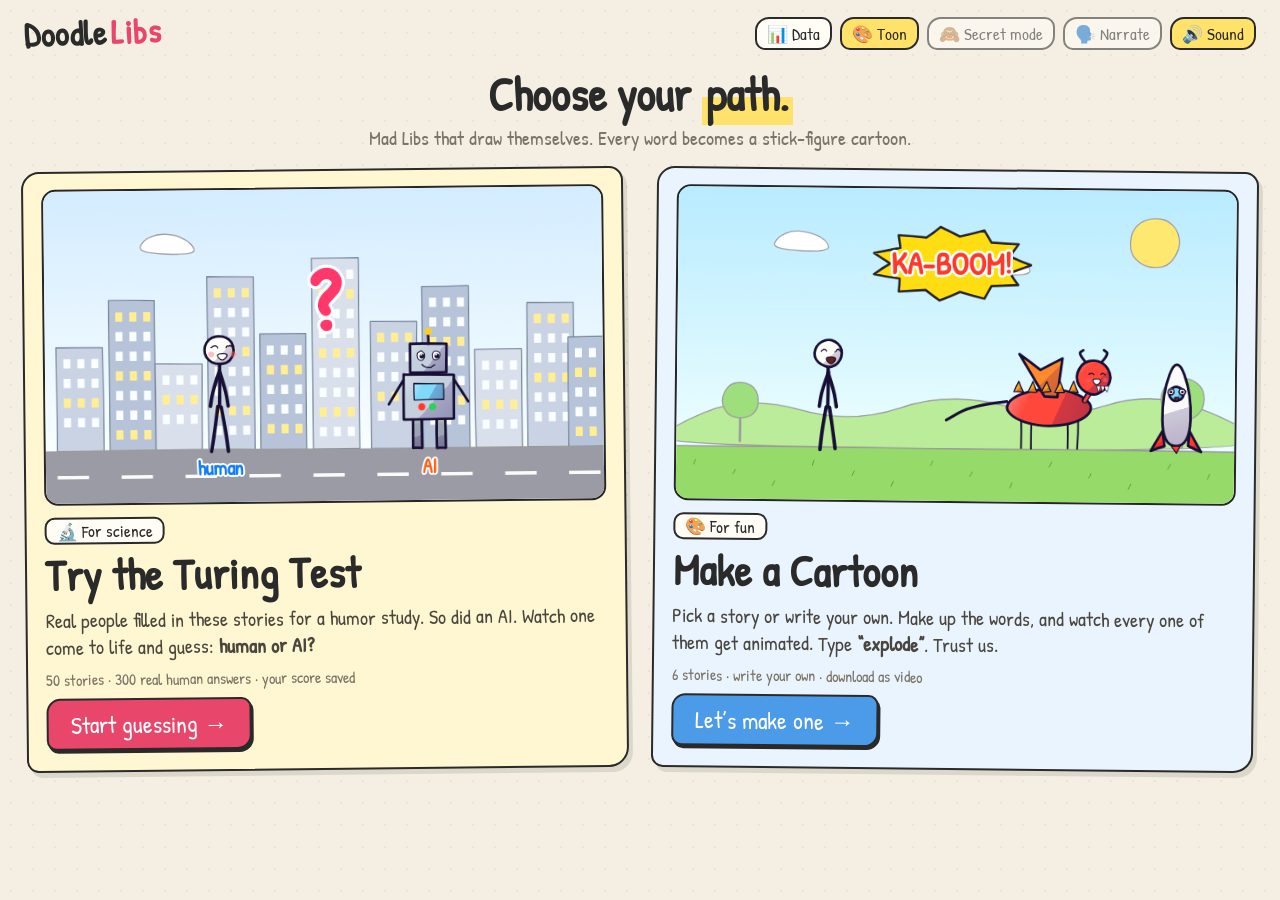
==== commit 8a76acb2: "Choose-your-path home page - Home is now two big illustrated doors: Try the Turing Test or Make a Ca" ====
--- a/index.html
+++ b/index.html
@@ -23,15 +23,36 @@
   </header>
 
   <main>
-    <!-- home: two panels -->
+    <!-- home: choose your path -->
     <section id="menu" class="view">
       <div class="hero">
-        <h1>Mad Libs that <em>draw themselves.</em></h1>
-        <p>Every word you type becomes a cartoon. Type <b>“explode”</b> and the tree really explodes.</p>
-      </div>
-
-      <div class="split">
-        <!-- left: research game -->
+        <h1>Choose your <em>path.</em></h1>
+        <p>Mad Libs that draw themselves. Every word becomes a stick-figure cartoon.</p>
+      </div>
+      <div class="paths">
+        <button class="path paper turing" id="pathLab">
+          <canvas class="path-art" id="artLab" width="640" height="360" aria-hidden="true"></canvas>
+          <span class="path-tag">🔬 For science</span>
+          <h2>Try the Turing Test</h2>
+          <p>Real people filled in these stories for a humor study. So did an AI. Watch one come to life and guess: <b>human or AI?</b></p>
+          <span class="path-meta" id="pathLabMeta">50 stories · 300 human answers</span>
+          <span class="btn path-go">Start guessing →</span>
+        </button>
+        <button class="path paper fun" id="pathMaker">
+          <canvas class="path-art" id="artMaker" width="640" height="360" aria-hidden="true"></canvas>
+          <span class="path-tag">🎨 For fun</span>
+          <h2>Make a Cartoon</h2>
+          <p>Pick a story or write your own. Make up the words, and watch every one of them get animated. Type <b>“explode”</b>. Trust us.</p>
+          <span class="path-meta">6 stories · write your own · download as video</span>
+          <span class="btn path-go">Let’s make one →</span>
+        </button>
+      </div>
+    </section>
+
+    <!-- path 1: the Turing test -->
+    <section id="labView" class="view" hidden>
+      <button class="linkbtn backlink" data-back="menu">← Choose a different path</button>
+      <div class="lab-grid">
         <section class="panel paper lab" id="lab">
           <div class="panel-head">
             <span class="panel-icon">🔬</span>
@@ -70,8 +91,23 @@
               Your guesses and answers stay in this browser until you download them.</p>
           </details>
         </section>
-
-        <!-- right: cartoon maker -->
+        <aside class="paper how">
+          <h3>How it works</h3>
+          <ol class="steps-how">
+            <li><span><b>Watch</b> a filled-in story play out as a cartoon.</span></li>
+            <li><span><b>Guess</b> who picked the words: a person or an AI.</span></li>
+            <li><span><b>Find out</b> if you were right, and how funny real judges found it.</span></li>
+          </ol>
+          <p class="muted small">The human answers come from a published study where Mechanical Turk players filled in the blanks to be funny,
+            and five judges rated every story. Can you beat a coin flip?</p>
+          <div class="teaser" id="teaser"></div>
+        </aside>
+      </div>
+    </section>
+
+    <!-- path 2: make a cartoon -->
+    <section id="makerView" class="view" hidden>
+      <button class="linkbtn backlink" data-back="menu">← Choose a different path</button>
         <section class="panel paper maker">
           <div class="panel-head">
             <span class="panel-icon">🎨</span>
@@ -83,7 +119,6 @@
           </div>
           <div class="cards" id="cards"></div>
         </section>
-      </div>
     </section>
 
     <!-- data -->
--- a/css/style.css
+++ b/css/style.css
@@ -7,6 +7,7 @@
   --accent: #e8466b;
   --accent2: #4c9be8;
   --marker: #ffe26a;
+  --page: 1880px;
   --font: "Patrick Hand", "Comic Sans MS", "Chalkboard SE", cursive;
 }
 * { box-sizing: border-box; }
@@ -26,7 +27,7 @@
 
 .top {
   display: flex; align-items: center; justify-content: space-between; gap: 12px;
-  padding: 10px 16px; max-width: 1080px; margin: 0 auto; flex-wrap: wrap;
+  padding: 10px 24px; max-width: var(--page); margin: 0 auto; flex-wrap: wrap;
 }
 .logo { background: none; border: 0; font-size: 34px; font-weight: bold; padding: 0; letter-spacing: .5px; transform: rotate(-2deg); }
 .logo span { color: var(--accent); margin-left: 4px; }
@@ -38,7 +39,7 @@
 .tog[aria-pressed="true"] { opacity: 1; background: var(--marker); }
 .tog:hover { transform: rotate(-1deg); }
 
-main { max-width: 1080px; margin: 0 auto; padding: 0 16px 40px; }
+main { max-width: var(--page); margin: 0 auto; padding: 0 24px 40px; }
 
 .hero { text-align: center; margin: 10px auto 26px; max-width: 720px; }
 .hero h1 { font-size: clamp(32px, 6vw, 52px); line-height: 1.05; margin: 8px 0 12px; }
@@ -83,7 +84,7 @@
 body.playing .top { padding-top: 6px; padding-bottom: 6px; width: 100%; }
 body.playing main { flex: 1; min-height: 0; width: 100%; display: flex; flex-direction: column; padding-bottom: 12px; }
 #play { flex: 1; min-height: 0; display: flex; flex-direction: column; gap: 12px; }
-.stage-box { flex: 0 1 calc((min(100vw, 1080px) - 32px) * 9 / 16 + 6px); min-height: 140px; container-type: size; display: flex; align-items: center; justify-content: center; }
+.stage-box { flex: 0 1 calc((min(100vw, var(--page)) - 48px) * 9 / 16 + 6px); min-height: 140px; container-type: size; display: flex; align-items: center; justify-content: center; }
 .stage-wrap {
   position: relative; width: min(100cqw, calc(100cqh * 16 / 9)); aspect-ratio: 16 / 9;
   border: 3px solid var(--ink); border-radius: 16px; overflow: hidden; background: #fff; box-shadow: 5px 6px 0 rgba(0,0,0,.12);
@@ -266,3 +267,53 @@
   .tile b { font-size: 30px; }
   .data-head h2 { font-size: 28px; }
 }
+
+/* use the full width on big screens */
+body.playing { --page: 1280px; }
+.split { grid-template-columns: minmax(0, 2fr) minmax(0, 3fr); }
+@media (min-width: 1400px) { .maker .cards { grid-template-columns: repeat(3, minmax(0, 1fr)); } }
+@media (min-width: 861px) and (max-width: 1399px) { .maker .cards { grid-template-columns: repeat(2, minmax(0, 1fr)); } }
+@media (max-width: 860px) { .split { grid-template-columns: minmax(0, 1fr); } }
+@media (max-width: 600px) { .top, main { padding-left: 16px; padding-right: 16px; } }
+@media (min-width: 861px) { .split { align-items: stretch; } }
+
+/* ---------------- choose your path ---------------- */
+.paths { display: grid; grid-template-columns: repeat(2, minmax(0, 1fr)); gap: 28px; align-items: stretch; }
+@media (max-width: 860px) { .paths { grid-template-columns: minmax(0, 1fr); gap: 18px; } }
+.path {
+  display: flex; flex-direction: column; align-items: flex-start; gap: 8px; text-align: left;
+  padding: 16px 18px 20px; cursor: pointer; transition: transform .15s, box-shadow .15s;
+}
+.path.turing { background: #fff7d1; transform: rotate(-.6deg); }
+.path.fun { background: #e9f4ff; transform: rotate(.6deg); }
+.path:hover, .path:focus-visible { transform: rotate(0) translateY(-4px); box-shadow: 8px 10px 0 rgba(0,0,0,.14); outline: none; }
+.path-art { width: 100%; aspect-ratio: 16 / 9; border: 2.5px solid var(--ink); border-radius: 14px; background: #fff; }
+.path-tag { font-size: 17px; background: var(--paper); border: 2px solid var(--ink); border-radius: 10px; padding: 0 10px; margin-top: 4px; }
+.path h2 { margin: 0; font-size: clamp(30px, 3.4vw, 44px); line-height: 1.05; }
+.path p { margin: 0; font-size: 20px; color: #4a463e; }
+.path-meta { color: var(--muted); font-size: 16px; }
+.path-go { margin-top: auto; font-size: 24px; padding: 8px 22px; pointer-events: none; }
+.path.fun .path-go { background: var(--accent2); }
+.path:hover .path-go { transform: translateX(4px); }
+
+/* ---------------- path pages ---------------- */
+.backlink { display: inline-block; margin: 0 0 10px; font-size: 18px; }
+.lab-grid { display: grid; grid-template-columns: minmax(0, 3fr) minmax(0, 2fr); gap: 20px; align-items: start; max-width: 1200px; }
+@media (max-width: 860px) { .lab-grid { grid-template-columns: minmax(0, 1fr); } }
+.how h3 { margin: 0 0 6px; font-size: 26px; }
+.steps-how { margin: 0 0 10px; padding-left: 0; list-style: none; counter-reset: s; }
+.steps-how li { counter-increment: s; display: flex; gap: 10px; align-items: baseline; margin: 0 0 10px; font-size: 20px; }
+.steps-how li::before { content: counter(s); flex: none; width: 30px; height: 30px; display: grid; place-items: center; border: 2.5px solid var(--ink); border-radius: 50%; background: var(--marker); font-weight: bold; }
+#makerView .maker { max-width: none; }
+#makerView .maker .cards { grid-template-columns: repeat(auto-fill, minmax(240px, 1fr)); }
+@media (max-width: 600px) { #makerView .maker .cards { grid-template-columns: repeat(2, minmax(0, 1fr)); } }
+.lab-grid { max-width: none; align-items: stretch; }
+.steps-how li { display: grid; grid-template-columns: 30px minmax(0, 1fr); align-items: center; }
+.teaser { margin-top: 14px; padding-top: 12px; border-top: 2px dashed var(--line); }
+.teaser h4 { margin: 0 0 6px; font-size: 21px; }
+.teaser p { margin: 0 0 8px; font-size: 18px; }
+.chip { display: inline-block; border: 2px solid var(--ink); border-radius: 10px; padding: 0 8px; margin: 2px 2px; font-size: 17px; background: var(--paper); }
+.chip.h { box-shadow: inset 0 -6px 0 #bcd6f5; }
+.chip.a { box-shadow: inset 0 -6px 0 #f8c7b2; }
+@media (min-width: 861px) { #makerView .maker .cards { grid-template-columns: repeat(3, minmax(0, 1fr)); } }
+@media (min-width: 601px) and (max-width: 860px) { #makerView .maker .cards { grid-template-columns: repeat(2, minmax(0, 1fr)); } }
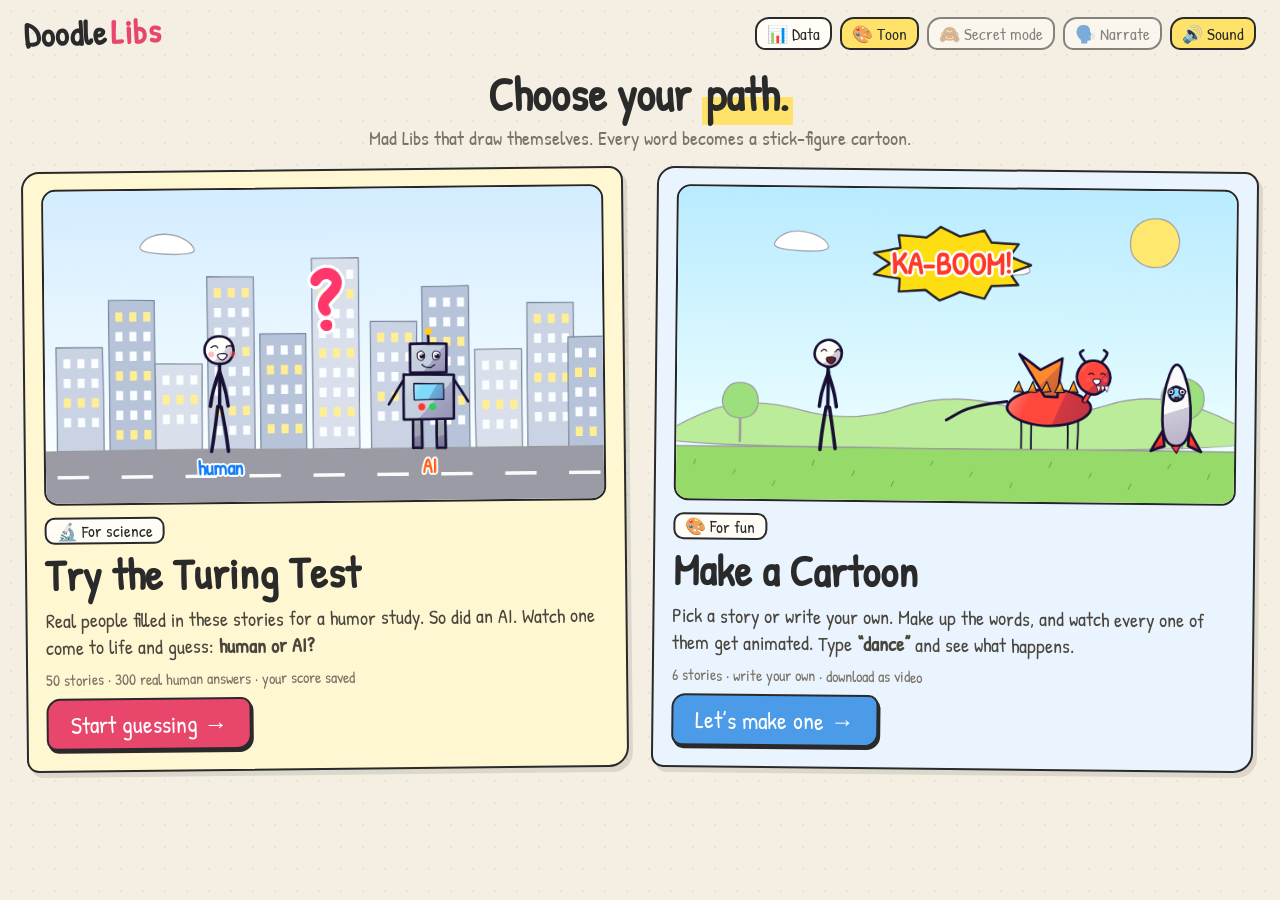
==== commit bf1a557d: "Add an original synthesized music loop to the reels; gentler taglines - Sfx.music: a 112 bpm I-V-vi-" ====
--- a/index.html
+++ b/index.html
@@ -42,7 +42,7 @@
           <canvas class="path-art" id="artMaker" width="640" height="360" aria-hidden="true"></canvas>
           <span class="path-tag">🎨 For fun</span>
           <h2>Make a Cartoon</h2>
-          <p>Pick a story or write your own. Make up the words, and watch every one of them get animated. Type <b>“explode”</b>. Trust us.</p>
+          <p>Pick a story or write your own. Make up the words, and watch every one of them get animated. Type <b>“dance”</b> and see what happens.</p>
           <span class="path-meta">6 stories · write your own · download as video</span>
           <span class="btn path-go">Let’s make one →</span>
         </button>
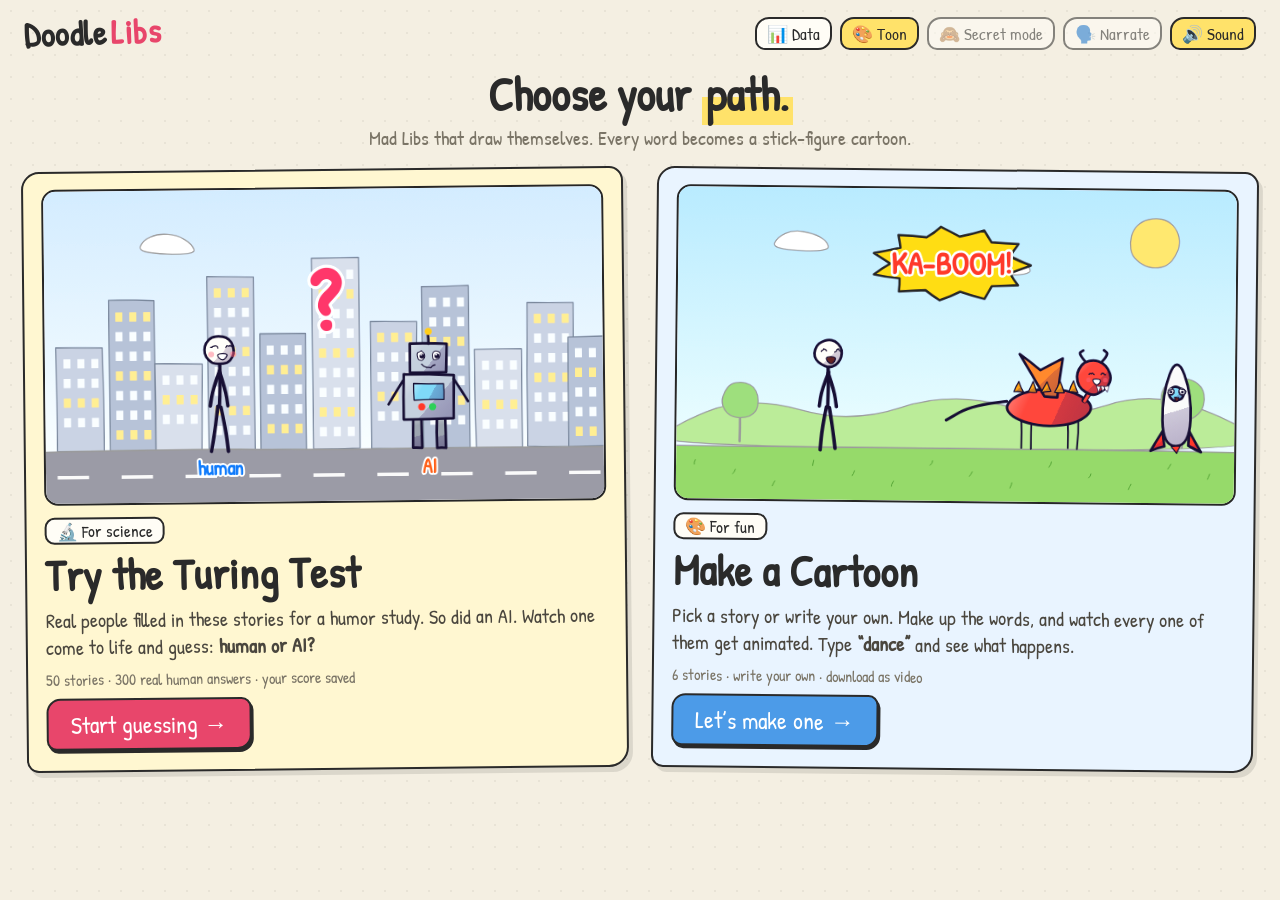
==== commit cf8faf1b: "Skill-optimization loop: 13 rounds, held-out test, Data page chart - tools/optimize_skill.py runs a " ====
--- a/index.html
+++ b/index.html
@@ -245,6 +245,7 @@
   <script src="data/funlibs.js"></script>
   <script src="data/ai_fills.js"></script>
   <script src="js/research.js"></script>
+  <script src="data/skill_opt.js"></script>
   <script src="js/charts.js"></script>
 </body>
 </html>
